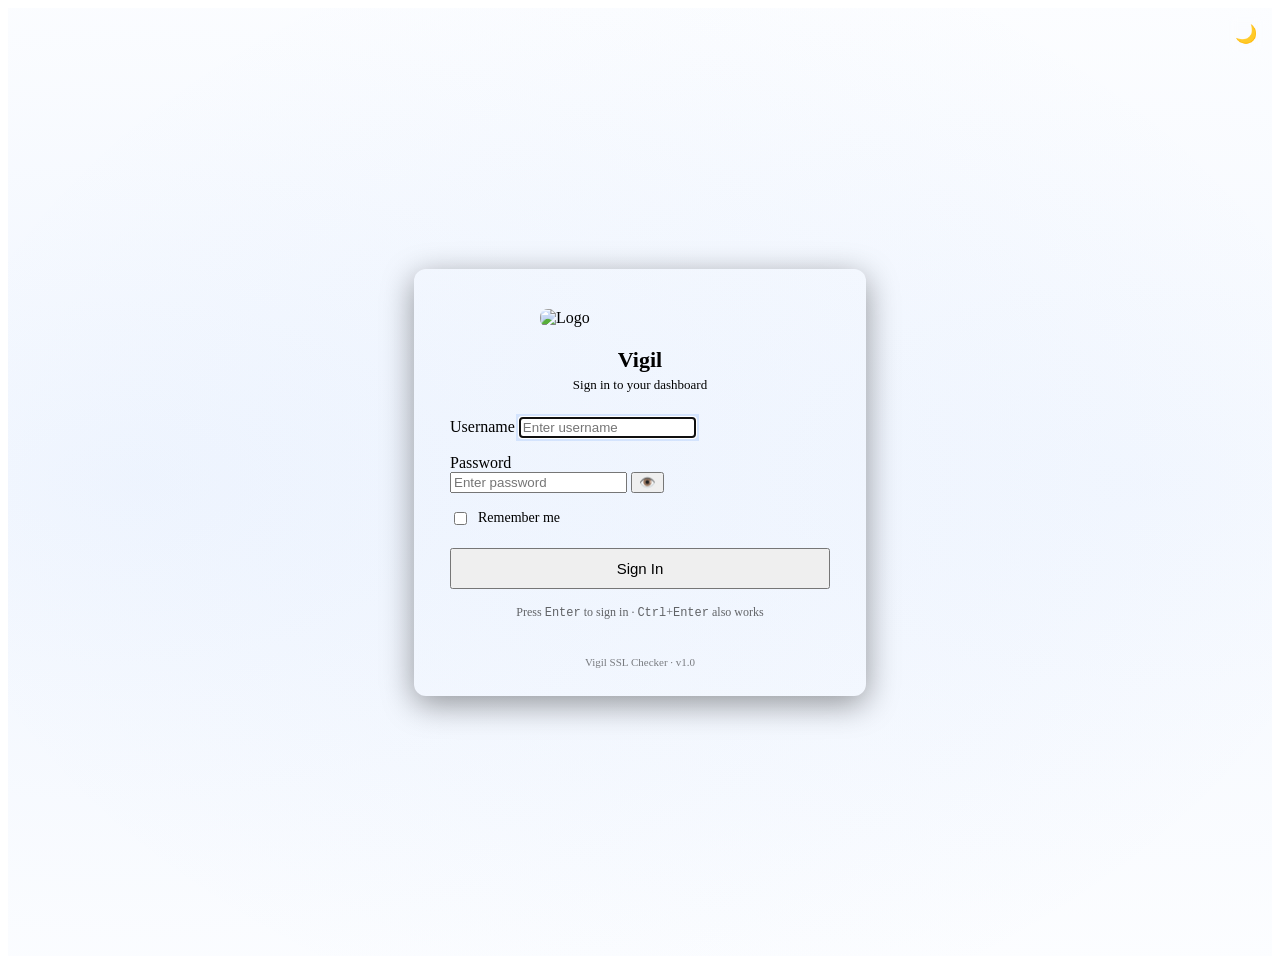
==== ssl_domain_checker/templates/login.html @ 99166476 "Vigil - SSL/Domain monitoring system Production-Ready" ====
<!DOCTYPE html>
<html lang="en">
<head>
<meta charset="UTF-8">
<meta name="viewport" content="width=device-width, initial-scale=1.0">
<title>Vigil — Login</title>
<link rel="stylesheet" href="/static/style.css">
<style>
  .login-wrapper {
    min-height: 100vh;
    display: flex;
    align-items: center;
    justify-content: center;
    padding: 24px;
    position: relative;
    overflow: hidden;
  }
  .login-wrapper::before {
    content: '';
    position: absolute;
    inset: -50%;
    background: radial-gradient(ellipse at 30% 50%, rgba(59,130,246,0.08) 0%, transparent 50%),
                radial-gradient(ellipse at 70% 50%, rgba(59,130,246,0.06) 0%, transparent 50%);
    animation: bgShift 12s ease-in-out infinite alternate;
    pointer-events: none;
  }
  @keyframes bgShift {
    0% { transform: translate(0, 0) rotate(0deg); }
    100% { transform: translate(2%, 1%) rotate(3deg); }
  }
  @keyframes loginFadeIn { from { opacity: 0; transform: translateY(20px); } to { opacity: 1; transform: translateY(0); } }
  @keyframes loginShake {
    0%, 100% { transform: translateX(0); }
    10%, 30%, 50%, 70%, 90% { transform: translateX(-6px); }
    20%, 40%, 60%, 80% { transform: translateX(6px); }
  }
  .login-box { animation: loginFadeIn 0.4s ease-out;
    background: var(--bg-card);
    border: 1px solid var(--border);
    border-radius: 12px;
    padding: 40px 36px 28px;
    width: 100%;
    max-width: 380px;
    box-shadow: 0 8px 32px rgba(0,0,0,0.4);
    position: relative;
    z-index: 1;
  }
  .login-box.shake { animation: loginShake 0.4s ease-out; }
  .login-logo { display: block; margin: 0 auto 20px; width: 200px; height: auto; border-radius: 8px; }
  .login-header { text-align: center; margin-bottom: 24px; }
  .login-header h1 {
    font-size: 22px;
    font-weight: 700;
    color: var(--primary);
    margin-bottom: 4px;
  }
  .login-header p {
    font-size: 13px;
    color: var(--text-muted);
    margin: 0;
  }
  .login-box .form-row { margin-bottom: 16px; }
  .login-box .form-row.form-row-inline { display: flex; align-items: center; gap: 10px; }
  .login-box .form-row.form-row-inline .checkbox-label { display: flex; align-items: center; gap: 8px; font-size: 14px; color: var(--text); }
  .login-box .form-actions { margin-top: 20px; }
  .login-box .btn-primary { width: 100%; padding: 10px; font-size: 15px; }
  .login-error {
    background: var(--red-bg);
    color: var(--red);
    padding: 10px 14px;
    border-radius: 6px;
    font-size: 13px;
    margin-bottom: 16px;
    display: none;
  }
  .login-box .form-row input:focus {
    border-color: var(--primary);
    box-shadow: 0 0 0 3px rgba(59,130,246,0.15);
  }
  .login-box .form-row input.error {
    border-color: var(--red);
    box-shadow: 0 0 0 3px rgba(239,68,68,0.15);
  }
  .login-hint {
    text-align: center;
    margin-top: 16px;
    font-size: 12px;
    color: var(--text-muted);
    opacity: 0.6;
  }
  .login-footer {
    text-align: center;
    margin-top: 20px;
    padding-top: 16px;
    border-top: 1px solid var(--border);
    font-size: 11px;
    color: var(--text-muted);
    opacity: 0.5;
  }
  .login-box.fade-out { animation: loginFadeOut 0.25s ease-in forwards; }
  @keyframes loginFadeOut { from { opacity: 1; transform: translateY(0); } to { opacity: 0; transform: translateY(-10px); } }
  .login-error.locked { display: flex; align-items: center; gap: 8px; }
  .login-error.locked .lock-icon { font-size: 18px; flex-shrink: 0; }
  .login-error .attempts-left { display: block; font-size: 11px; opacity: 0.7; margin-top: 2px; }
  .err-close {
    position: absolute; top: 6px; right: 8px;
    background: none; border: none; color: inherit; opacity: 0.5;
    font-size: 18px; line-height: 1; cursor: pointer; padding: 0 4px;
  }
  .err-close:hover { opacity: 1; }
  .login-error { position: relative; }
  .login-theme-toggle {
    position: fixed;
    top: 16px;
    right: 16px;
    z-index: 10;
    background: var(--bg-card);
    border: 1px solid var(--border);
    color: var(--text-muted);
    width: 36px;
    height: 36px;
    border-radius: 8px;
    cursor: pointer;
    font-size: 18px;
    line-height: 1;
    display: flex;
    align-items: center;
    justify-content: center;
    transition: all 0.15s;
    backdrop-filter: blur(4px);
  }
  .login-theme-toggle:hover { background: var(--bg-hover); color: var(--text); }
</style>
</head>
<body>
<div class="login-wrapper">
  <button class="login-theme-toggle" id="login-theme-toggle" title="Toggle theme" type="button">🌙</button>
  <div class="login-box">
    <img src="/static/logo20.png" alt="Logo" class="login-logo">
    <div class="login-header">
      <h1>Vigil</h1>
      <p>Sign in to your dashboard</p>
    </div>
    <div class="login-error" id="login-error"></div>
    <form id="login-form">
      <div class="form-row">
        <label for="username">Username</label>
        <input type="text" id="username" placeholder="Enter username" required autofocus>
      </div>
      <div class="form-row">
        <label for="password">Password</label>
        <div class="password-field">
          <input type="password" id="password" placeholder="Enter password" required>
          <button type="button" class="toggle-pw" id="toggle-pw" tabindex="-1" aria-label="Toggle password visibility">👁️</button>
        </div>
      </div>
      <div class="form-row form-row-inline">
        <label class="checkbox-label"><input type="checkbox" id="remember-me"> Remember me</label>
      </div>
      <div class="form-actions">
        <button type="submit" class="btn btn-primary" id="login-btn">Sign In</button>
      </div>
      <div class="login-hint">Press <kbd>Enter</kbd> to sign in · <kbd>Ctrl</kbd>+<kbd>Enter</kbd> also works</div>
    </form>
    <div class="login-footer">Vigil SSL Checker · v1.0</div>
  </div>
</div>
<script src="/static/login.js"></script>
</body>
</html>
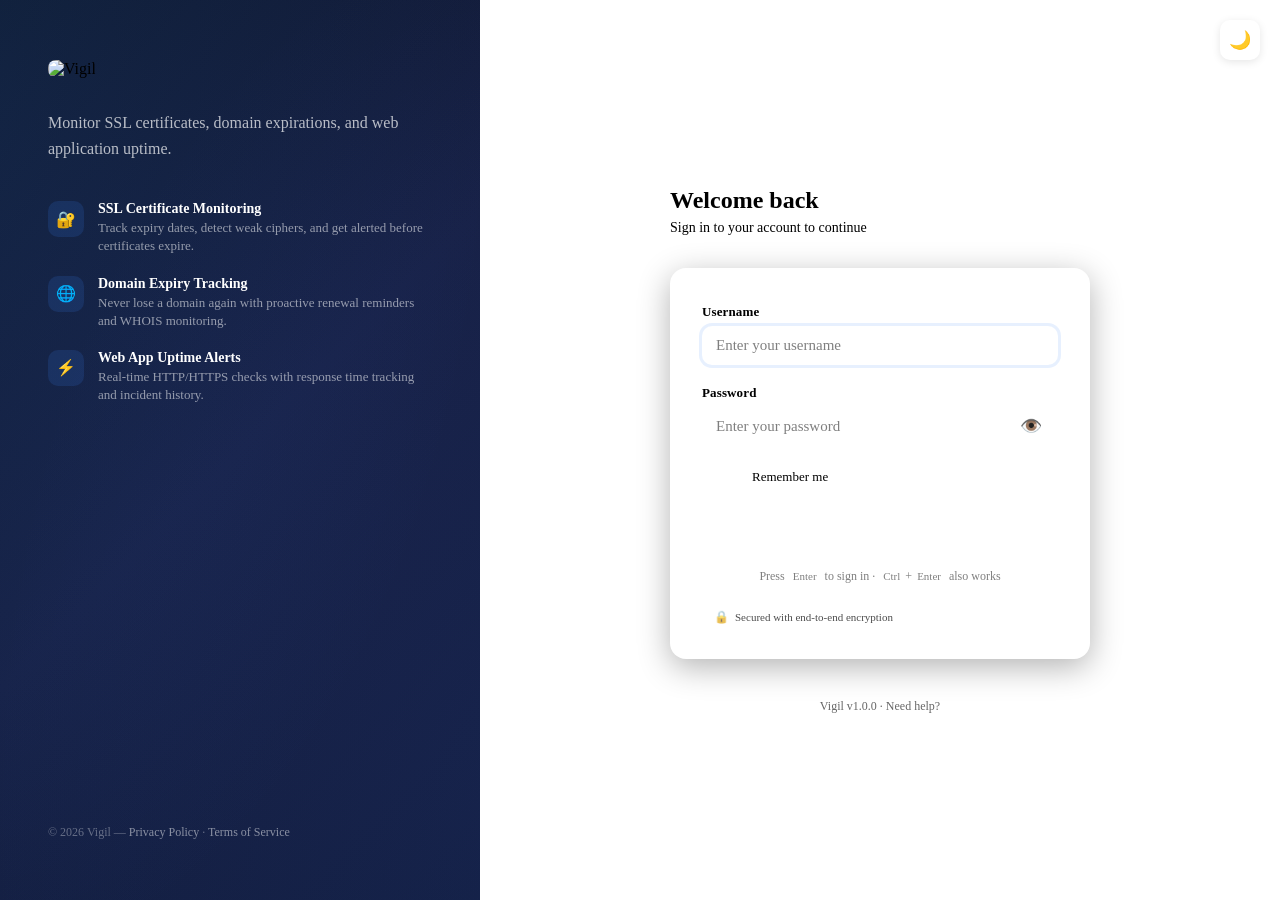
==== commit 967769f2: "enhancements bug fixes" ====
--- a/ssl_domain_checker/templates/login.html
+++ b/ssl_domain_checker/templates/login.html
@@ -6,165 +6,589 @@
 <title>Vigil — Login</title>
 <link rel="stylesheet" href="/static/style.css">
 <style>
-  .login-wrapper {
+  *, *::before, *::after { box-sizing: border-box; margin: 0; padding: 0; }
+
+  .login-page {
+    display: flex;
     min-height: 100vh;
-    display: flex;
-    align-items: center;
+    background: var(--bg);
+  }
+
+  /* ─── Brand Panel ───────────────────────────────────────────── */
+  .brand-panel {
+    flex: 0 0 480px;
+    display: flex;
+    flex-direction: column;
     justify-content: center;
-    padding: 24px;
+    padding: 60px 48px;
     position: relative;
     overflow: hidden;
-  }
-  .login-wrapper::before {
+    background: linear-gradient(135deg, #0c1628 0%, #162044 50%, #0f1d3d 100%);
+  }
+  body.light .brand-panel {
+    background: linear-gradient(135deg, #1a2a4a 0%, #2a4080 50%, #1a2a4a 100%);
+  }
+  .brand-panel::before {
     content: '';
     position: absolute;
     inset: -50%;
-    background: radial-gradient(ellipse at 30% 50%, rgba(59,130,246,0.08) 0%, transparent 50%),
-                radial-gradient(ellipse at 70% 50%, rgba(59,130,246,0.06) 0%, transparent 50%);
-    animation: bgShift 12s ease-in-out infinite alternate;
+    background:
+      radial-gradient(ellipse at 20% 30%, rgba(59,130,246,0.12) 0%, transparent 50%),
+      radial-gradient(ellipse at 80% 70%, rgba(99,102,241,0.08) 0%, transparent 50%);
+    animation: brandBgShift 20s ease-in-out infinite alternate;
     pointer-events: none;
   }
-  @keyframes bgShift {
+  @keyframes brandBgShift {
     0% { transform: translate(0, 0) rotate(0deg); }
-    100% { transform: translate(2%, 1%) rotate(3deg); }
-  }
-  @keyframes loginFadeIn { from { opacity: 0; transform: translateY(20px); } to { opacity: 1; transform: translateY(0); } }
+    100% { transform: translate(3%, 2%) rotate(4deg); }
+  }
+
+  .brand-content {
+    position: relative;
+    z-index: 1;
+  }
+  .brand-logo {
+    margin-bottom: 32px;
+  }
+  .brand-logo img {
+    width: 200px;
+    height: auto;
+    border-radius: 8px;
+  }
+  .brand-tagline {
+    font-size: 16px;
+    color: rgba(255,255,255,0.7);
+    line-height: 1.6;
+    margin-bottom: 40px;
+    max-width: 380px;
+  }
+  .brand-features {
+    display: flex;
+    flex-direction: column;
+    gap: 20px;
+  }
+  .brand-feature {
+    display: flex;
+    align-items: flex-start;
+    gap: 14px;
+  }
+  .brand-feature-icon {
+    width: 36px;
+    height: 36px;
+    border-radius: 10px;
+    background: rgba(59,130,246,0.15);
+    display: flex;
+    align-items: center;
+    justify-content: center;
+    font-size: 16px;
+    flex-shrink: 0;
+  }
+  .brand-feature-text h4 {
+    font-size: 14px;
+    font-weight: 600;
+    color: #ffffff;
+    margin-bottom: 2px;
+  }
+  .brand-feature-text p {
+    font-size: 13px;
+    color: rgba(255,255,255,0.55);
+    line-height: 1.4;
+  }
+  .brand-footer {
+    margin-top: auto;
+    padding-top: 40px;
+    font-size: 12px;
+    color: rgba(255,255,255,0.35);
+    position: relative;
+    z-index: 1;
+  }
+  .brand-footer a {
+    color: rgba(255,255,255,0.5);
+    text-decoration: none;
+  }
+  .brand-footer a:hover {
+    color: rgba(255,255,255,0.8);
+  }
+
+  /* ─── Form Panel ────────────────────────────────────────────── */
+  .form-panel {
+    flex: 1;
+    display: flex;
+    align-items: center;
+    justify-content: center;
+    padding: 40px 32px;
+    position: relative;
+  }
+  .form-container {
+    width: 100%;
+    max-width: 420px;
+    animation: formFadeIn 0.5s ease-out;
+  }
+  @keyframes formFadeIn {
+    from { opacity: 0; transform: translateY(12px); }
+    to { opacity: 1; transform: translateY(0); }
+  }
+
+  .form-header {
+    margin-bottom: 32px;
+  }
+  .form-header h1 {
+    font-size: 24px;
+    font-weight: 700;
+    color: var(--text);
+    margin-bottom: 6px;
+  }
+  .form-header p {
+    font-size: 14px;
+    color: var(--text-muted);
+  }
+
+  .login-card {
+    background: var(--bg-card);
+    border: 1px solid var(--border);
+    border-radius: 16px;
+    padding: 36px 32px 28px;
+    box-shadow: 0 8px 32px rgba(0,0,0,0.3);
+  }
+  body.light .login-card {
+    box-shadow: 0 4px 24px rgba(0,0,0,0.06);
+  }
+
+  .login-card.shake {
+    animation: loginShake 0.4s ease-out;
+  }
   @keyframes loginShake {
     0%, 100% { transform: translateX(0); }
     10%, 30%, 50%, 70%, 90% { transform: translateX(-6px); }
     20%, 40%, 60%, 80% { transform: translateX(6px); }
   }
-  .login-box { animation: loginFadeIn 0.4s ease-out;
-    background: var(--bg-card);
-    border: 1px solid var(--border);
-    border-radius: 12px;
-    padding: 40px 36px 28px;
-    width: 100%;
-    max-width: 380px;
-    box-shadow: 0 8px 32px rgba(0,0,0,0.4);
-    position: relative;
-    z-index: 1;
-  }
-  .login-box.shake { animation: loginShake 0.4s ease-out; }
-  .login-logo { display: block; margin: 0 auto 20px; width: 200px; height: auto; border-radius: 8px; }
-  .login-header { text-align: center; margin-bottom: 24px; }
-  .login-header h1 {
-    font-size: 22px;
-    font-weight: 700;
-    color: var(--primary);
-    margin-bottom: 4px;
-  }
-  .login-header p {
-    font-size: 13px;
-    color: var(--text-muted);
-    margin: 0;
-  }
-  .login-box .form-row { margin-bottom: 16px; }
-  .login-box .form-row.form-row-inline { display: flex; align-items: center; gap: 10px; }
-  .login-box .form-row.form-row-inline .checkbox-label { display: flex; align-items: center; gap: 8px; font-size: 14px; color: var(--text); }
-  .login-box .form-actions { margin-top: 20px; }
-  .login-box .btn-primary { width: 100%; padding: 10px; font-size: 15px; }
+  .login-card.fade-out {
+    animation: loginFadeOut 0.25s ease-in forwards;
+  }
+  @keyframes loginFadeOut {
+    from { opacity: 1; transform: translateY(0); }
+    to { opacity: 0; transform: translateY(-10px); }
+  }
+
   .login-error {
     background: var(--red-bg);
     color: var(--red);
-    padding: 10px 14px;
+    padding: 12px 16px;
+    border-radius: 10px;
+    font-size: 13px;
+    margin-bottom: 20px;
+    display: none;
+    position: relative;
+    border: 1px solid rgba(239,68,68,0.2);
+  }
+  .login-error.locked {
+    display: flex;
+    align-items: center;
+    gap: 10px;
+  }
+  .login-error.locked .lock-icon {
+    font-size: 20px;
+    flex-shrink: 0;
+  }
+  .login-error .attempts-left {
+    display: block;
+    font-size: 11px;
+    opacity: 0.7;
+    margin-top: 4px;
+  }
+  .err-close {
+    position: absolute;
+    top: 8px;
+    right: 10px;
+    background: none;
+    border: none;
+    color: inherit;
+    opacity: 0.5;
+    font-size: 18px;
+    line-height: 1;
+    cursor: pointer;
+    padding: 0 4px;
+  }
+  .err-close:hover { opacity: 1; }
+
+  .form-group {
+    margin-bottom: 20px;
+  }
+  .form-group label {
+    display: block;
+    font-size: 13px;
+    font-weight: 600;
+    color: var(--text-muted);
+    margin-bottom: 6px;
+    letter-spacing: 0.01em;
+  }
+  .form-group .input-wrapper {
+    position: relative;
+  }
+  .form-group input[type="text"],
+  .form-group input[type="password"] {
+    width: 100%;
+    padding: 11px 14px;
+    background: var(--bg-input);
+    border: 1.5px solid var(--border);
+    border-radius: 10px;
+    color: var(--text);
+    font-size: 15px;
+    outline: none;
+    transition: border-color 0.2s, box-shadow 0.2s;
+    font-family: inherit;
+  }
+  .form-group input:focus {
+    border-color: var(--primary);
+    box-shadow: 0 0 0 3px rgba(59,130,246,0.12);
+  }
+  .form-group input.error {
+    border-color: var(--red);
+    box-shadow: 0 0 0 3px rgba(239,68,68,0.12);
+  }
+  .form-group input::placeholder {
+    color: var(--text-muted);
+    opacity: 0.5;
+  }
+
+  .form-group .toggle-pw {
+    position: absolute;
+    right: 10px;
+    top: 50%;
+    transform: translateY(-50%);
+    background: none;
+    border: none;
+    color: var(--text-muted);
+    cursor: pointer;
+    font-size: 18px;
+    padding: 6px;
     border-radius: 6px;
+    transition: background 0.15s, color 0.15s;
+    line-height: 1;
+  }
+  .form-group .toggle-pw:hover {
+    background: var(--bg-hover);
+    color: var(--text);
+  }
+
+  .form-row-inline {
+    display: flex;
+    align-items: center;
+    justify-content: space-between;
+    margin-bottom: 24px;
+  }
+
+  /* ─── Toggle Switch ─────────────────────────────────────────── */
+  .toggle-switch {
+    position: relative;
+    display: inline-flex;
+    align-items: center;
+    gap: 10px;
+    cursor: pointer;
+    user-select: none;
+    font-size: 14px;
+    color: var(--text);
+  }
+  .toggle-switch input {
+    position: absolute;
+    opacity: 0;
+    width: 0;
+    height: 0;
+  }
+  .toggle-switch .toggle-track {
+    width: 40px;
+    height: 22px;
+    background: var(--bg-input);
+    border: 1.5px solid var(--border);
+    border-radius: 11px;
+    position: relative;
+    transition: background 0.2s, border-color 0.2s;
+    flex-shrink: 0;
+  }
+  .toggle-switch .toggle-track::after {
+    content: '';
+    position: absolute;
+    top: 2px;
+    left: 2px;
+    width: 16px;
+    height: 16px;
+    background: var(--text-muted);
+    border-radius: 50%;
+    transition: transform 0.2s, background 0.2s;
+  }
+  .toggle-switch input:checked + .toggle-track {
+    background: var(--primary);
+    border-color: var(--primary);
+  }
+  .toggle-switch input:checked + .toggle-track::after {
+    transform: translateX(18px);
+    background: #ffffff;
+  }
+  .toggle-switch .toggle-label {
+    color: var(--text-muted);
     font-size: 13px;
+  }
+
+  .form-actions {
     margin-bottom: 16px;
-    display: none;
-  }
-  .login-box .form-row input:focus {
-    border-color: var(--primary);
-    box-shadow: 0 0 0 3px rgba(59,130,246,0.15);
-  }
-  .login-box .form-row input.error {
-    border-color: var(--red);
-    box-shadow: 0 0 0 3px rgba(239,68,68,0.15);
-  }
+  }
+  .btn-primary {
+    width: 100%;
+    padding: 12px;
+    font-size: 15px;
+    font-weight: 600;
+    border-radius: 10px;
+    background: var(--primary);
+    color: #fff;
+    border: none;
+    cursor: pointer;
+    transition: background 0.2s, transform 0.1s;
+    font-family: inherit;
+    letter-spacing: 0.01em;
+  }
+  .btn-primary:hover {
+    background: var(--primary-hover);
+  }
+  .btn-primary:active {
+    transform: scale(0.98);
+  }
+  .btn-primary:disabled {
+    opacity: 0.6;
+    cursor: not-allowed;
+    transform: none;
+  }
+  .btn-loading {
+    position: relative;
+    color: transparent !important;
+    pointer-events: none;
+  }
+  .btn-loading::after {
+    content: '';
+    position: absolute;
+    width: 18px;
+    height: 18px;
+    top: 50%;
+    left: 50%;
+    margin: -9px 0 0 -9px;
+    border: 2.5px solid rgba(255,255,255,0.3);
+    border-top-color: #ffffff;
+    border-radius: 50%;
+    animation: btn-spin 0.6s linear infinite;
+  }
+  @keyframes btn-spin { to { transform: rotate(360deg); } }
+
   .login-hint {
     text-align: center;
-    margin-top: 16px;
     font-size: 12px;
     color: var(--text-muted);
-    opacity: 0.6;
-  }
+    opacity: 0.5;
+  }
+  .login-hint kbd {
+    background: var(--bg-input);
+    border: 1px solid var(--border);
+    border-radius: 4px;
+    padding: 1px 5px;
+    font-size: 11px;
+    font-family: inherit;
+  }
+
   .login-footer {
     text-align: center;
-    margin-top: 20px;
+    margin-top: 24px;
     padding-top: 16px;
     border-top: 1px solid var(--border);
+    font-size: 12px;
+    color: var(--text-muted);
+    opacity: 0.6;
+  }
+  .login-footer a {
+    color: var(--text-muted);
+    text-decoration: none;
+  }
+  .login-footer a:hover {
+    color: var(--primary);
+  }
+
+  /* ─── Security Badge ────────────────────────────────────────── */
+  .security-badge {
+    display: inline-flex;
+    align-items: center;
+    gap: 6px;
+    margin-top: 20px;
+    padding: 6px 12px;
+    border-radius: 8px;
+    background: var(--bg-input);
+    border: 1px solid var(--border);
     font-size: 11px;
     color: var(--text-muted);
-    opacity: 0.5;
-  }
-  .login-box.fade-out { animation: loginFadeOut 0.25s ease-in forwards; }
-  @keyframes loginFadeOut { from { opacity: 1; transform: translateY(0); } to { opacity: 0; transform: translateY(-10px); } }
-  .login-error.locked { display: flex; align-items: center; gap: 8px; }
-  .login-error.locked .lock-icon { font-size: 18px; flex-shrink: 0; }
-  .login-error .attempts-left { display: block; font-size: 11px; opacity: 0.7; margin-top: 2px; }
-  .err-close {
-    position: absolute; top: 6px; right: 8px;
-    background: none; border: none; color: inherit; opacity: 0.5;
-    font-size: 18px; line-height: 1; cursor: pointer; padding: 0 4px;
-  }
-  .err-close:hover { opacity: 1; }
-  .login-error { position: relative; }
-  .login-theme-toggle {
+    opacity: 0.7;
+  }
+  .security-badge .lock-icon {
+    font-size: 12px;
+  }
+
+  /* ─── Theme Toggle ──────────────────────────────────────────── */
+  .theme-toggle-btn {
     position: fixed;
-    top: 16px;
-    right: 16px;
+    top: 20px;
+    right: 20px;
     z-index: 10;
+    width: 40px;
+    height: 40px;
+    border-radius: 10px;
+    border: 1px solid var(--border);
     background: var(--bg-card);
-    border: 1px solid var(--border);
-    color: var(--text-muted);
-    width: 36px;
-    height: 36px;
-    border-radius: 8px;
+    color: var(--text-muted);
     cursor: pointer;
     font-size: 18px;
-    line-height: 1;
     display: flex;
     align-items: center;
     justify-content: center;
-    transition: all 0.15s;
-    backdrop-filter: blur(4px);
-  }
-  .login-theme-toggle:hover { background: var(--bg-hover); color: var(--text); }
+    transition: all 0.2s;
+    backdrop-filter: blur(8px);
+    box-shadow: 0 2px 8px rgba(0,0,0,0.1);
+  }
+  .theme-toggle-btn:hover {
+    background: var(--bg-hover);
+    color: var(--text);
+    border-color: var(--primary);
+  }
+
+  /* ─── Responsive ────────────────────────────────────────────── */
+  @media (max-width: 900px) {
+    .brand-panel {
+      flex: 0 0 320px;
+      padding: 40px 32px;
+    }
+  }
+  @media (max-width: 768px) {
+    .login-page {
+      flex-direction: column;
+    }
+    .brand-panel {
+      flex: none;
+      padding: 32px 24px;
+      min-height: auto;
+    }
+    .brand-features {
+      display: none;
+    }
+    .brand-logo img { width: 160px; }
+    .brand-tagline { font-size: 14px; margin-bottom: 0; }
+    .brand-footer { display: none; }
+    .form-panel { padding: 24px 16px; }
+    .login-card { padding: 24px 20px; }
+    .form-header { margin-bottom: 24px; }
+    .form-header h1 { font-size: 20px; }
+    .theme-toggle-btn { top: 12px; right: 12px; width: 36px; height: 36px; font-size: 16px; }
+  }
+  @media (max-width: 480px) {
+    .brand-panel { padding: 20px 16px; }
+    .brand-logo img { width: 140px; }
+    .brand-tagline { font-size: 13px; }
+    .login-card { border-radius: 12px; padding: 20px 16px; }
+    .form-group input[type="text"],
+    .form-group input[type="password"] { padding: 10px 12px; font-size: 14px; }
+    .security-badge { font-size: 10px; }
+    .form-header h1 { font-size: 18px; }
+  }
 </style>
 </head>
 <body>
-<div class="login-wrapper">
-  <button class="login-theme-toggle" id="login-theme-toggle" title="Toggle theme" type="button">🌙</button>
-  <div class="login-box">
-    <img src="/static/logo20.png" alt="Logo" class="login-logo">
-    <div class="login-header">
-      <h1>Vigil</h1>
-      <p>Sign in to your dashboard</p>
-    </div>
-    <div class="login-error" id="login-error"></div>
-    <form id="login-form">
-      <div class="form-row">
-        <label for="username">Username</label>
-        <input type="text" id="username" placeholder="Enter username" required autofocus>
+<div class="login-page">
+  <div class="brand-panel">
+    <div class="brand-content">
+      <div class="brand-logo">
+        <img src="/static/logo20.png" alt="Vigil">
       </div>
-      <div class="form-row">
-        <label for="password">Password</label>
-        <div class="password-field">
-          <input type="password" id="password" placeholder="Enter password" required>
-          <button type="button" class="toggle-pw" id="toggle-pw" tabindex="-1" aria-label="Toggle password visibility">👁️</button>
+      <p class="brand-tagline">Monitor SSL certificates, domain expirations, and web application uptime.</p>
+      <div class="brand-features">
+        <div class="brand-feature">
+          <div class="brand-feature-icon">🔐</div>
+          <div class="brand-feature-text">
+            <h4>SSL Certificate Monitoring</h4>
+            <p>Track expiry dates, detect weak ciphers, and get alerted before certificates expire.</p>
+          </div>
+        </div>
+        <div class="brand-feature">
+          <div class="brand-feature-icon">🌐</div>
+          <div class="brand-feature-text">
+            <h4>Domain Expiry Tracking</h4>
+            <p>Never lose a domain again with proactive renewal reminders and WHOIS monitoring.</p>
+          </div>
+        </div>
+        <div class="brand-feature">
+          <div class="brand-feature-icon">⚡</div>
+          <div class="brand-feature-text">
+            <h4>Web App Uptime Alerts</h4>
+            <p>Real-time HTTP/HTTPS checks with response time tracking and incident history.</p>
+          </div>
         </div>
       </div>
-      <div class="form-row form-row-inline">
-        <label class="checkbox-label"><input type="checkbox" id="remember-me"> Remember me</label>
+    </div>
+    <div class="brand-footer">
+      &copy; 2026 Vigil &mdash; <a href="#">Privacy Policy</a> &middot; <a href="#">Terms of Service</a>
+    </div>
+  </div>
+
+  <div class="form-panel">
+    <div class="form-container">
+      <div class="form-header">
+        <h1>Welcome back</h1>
+        <p>Sign in to your account to continue</p>
       </div>
-      <div class="form-actions">
-        <button type="submit" class="btn btn-primary" id="login-btn">Sign In</button>
+
+      <div class="login-card" id="login-card">
+        <div class="login-error" id="login-error"></div>
+
+        <form id="login-form" autocomplete="off">
+          <div class="form-group">
+            <label for="username">Username</label>
+            <div class="input-wrapper">
+              <input type="text" id="username" placeholder="Enter your username" required autofocus autocomplete="username">
+            </div>
+          </div>
+
+          <div class="form-group">
+            <label for="password">Password</label>
+            <div class="input-wrapper">
+              <input type="password" id="password" placeholder="Enter your password" required autocomplete="current-password">
+              <button type="button" class="toggle-pw" id="toggle-pw" tabindex="-1" aria-label="Toggle password visibility">👁️</button>
+            </div>
+          </div>
+
+          <div class="form-row-inline">
+            <label class="toggle-switch">
+              <input type="checkbox" id="remember-me">
+              <span class="toggle-track"></span>
+              <span class="toggle-label">Remember me</span>
+            </label>
+          </div>
+
+          <div class="form-actions">
+            <button type="submit" class="btn-primary" id="login-btn">Sign In</button>
+          </div>
+
+          <div class="login-hint">
+            Press <kbd>Enter</kbd> to sign in &middot; <kbd>Ctrl</kbd>+<kbd>Enter</kbd> also works
+          </div>
+        </form>
+
+        <div class="security-badge">
+          <span class="lock-icon">🔒</span>
+          Secured with end-to-end encryption
+        </div>
       </div>
-      <div class="login-hint">Press <kbd>Enter</kbd> to sign in · <kbd>Ctrl</kbd>+<kbd>Enter</kbd> also works</div>
-    </form>
-    <div class="login-footer">Vigil SSL Checker · v1.0</div>
+
+      <div class="login-footer">
+        Vigil v1.0.0 &middot; <a href="#">Need help?</a>
+      </div>
+    </div>
   </div>
+
+  <button class="theme-toggle-btn" id="login-theme-toggle" title="Toggle theme" type="button">🌙</button>
 </div>
+
 <script src="/static/login.js"></script>
 </body>
 </html>
